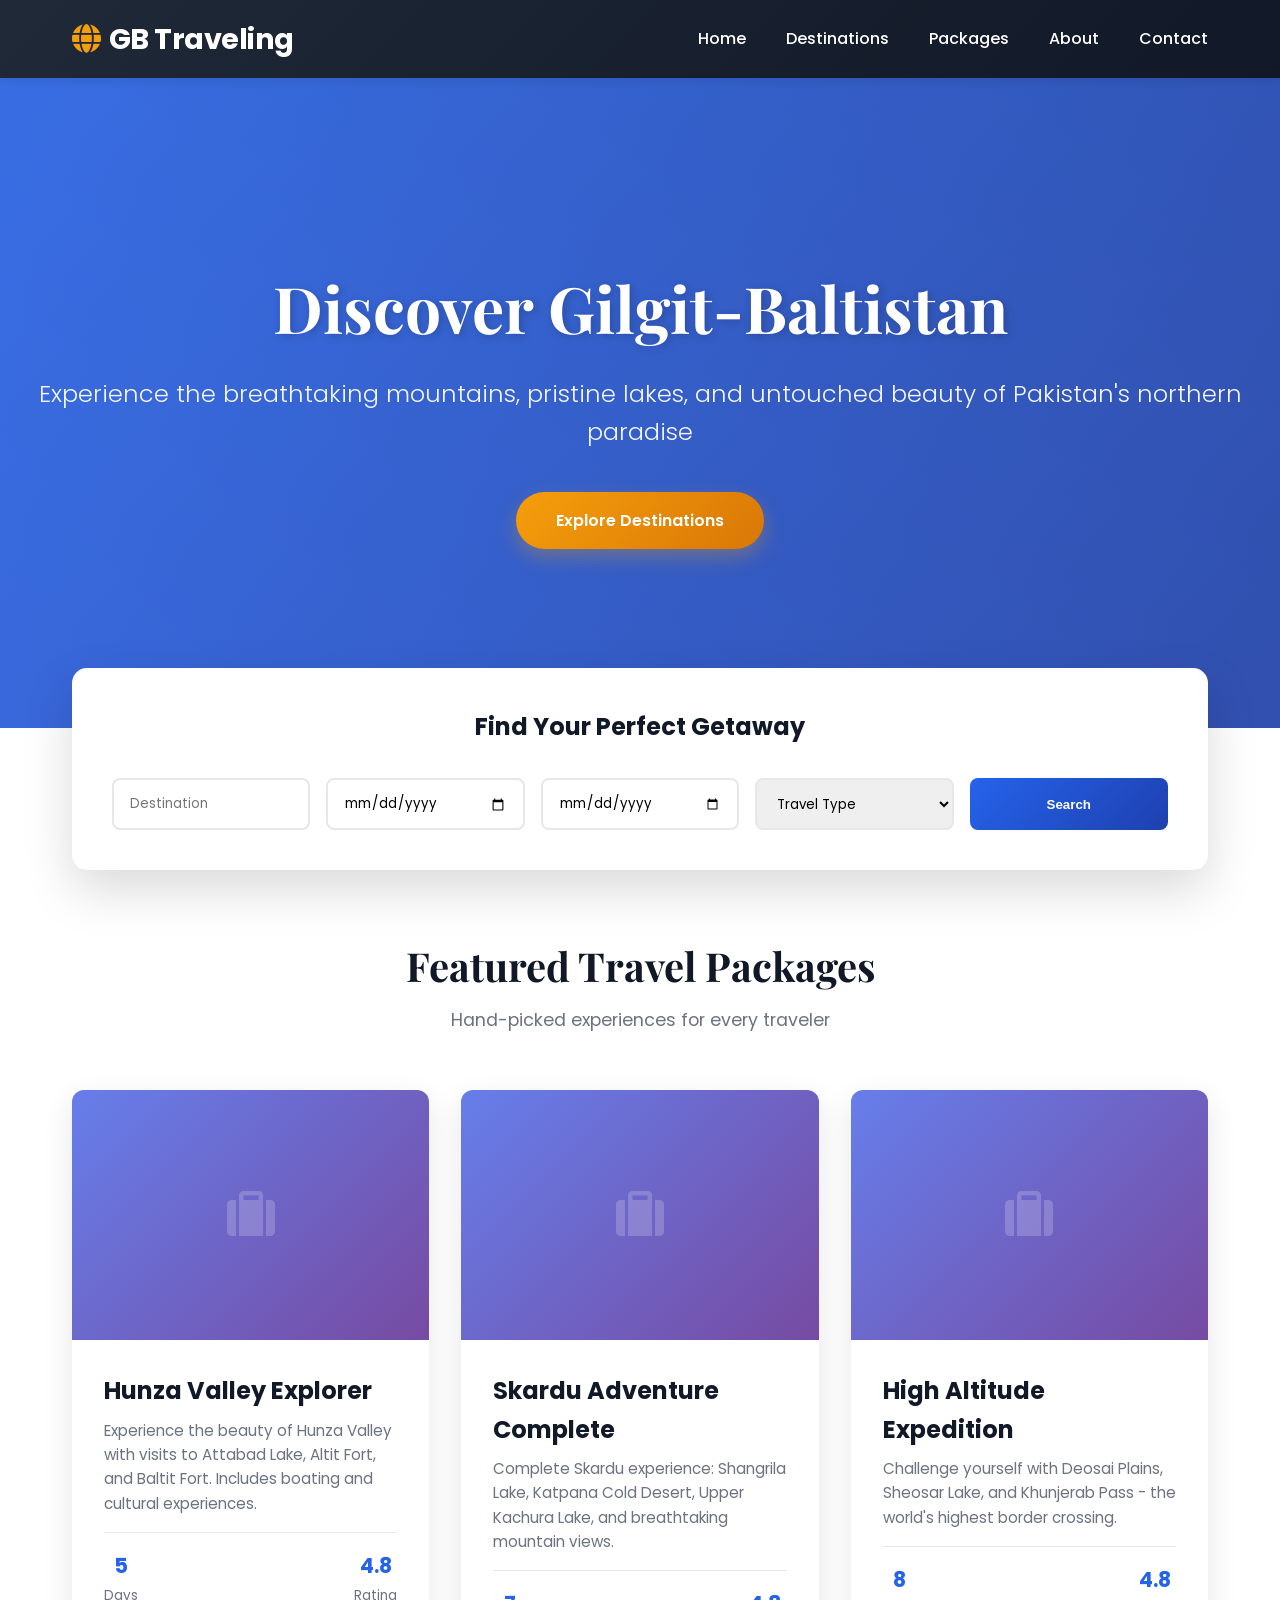
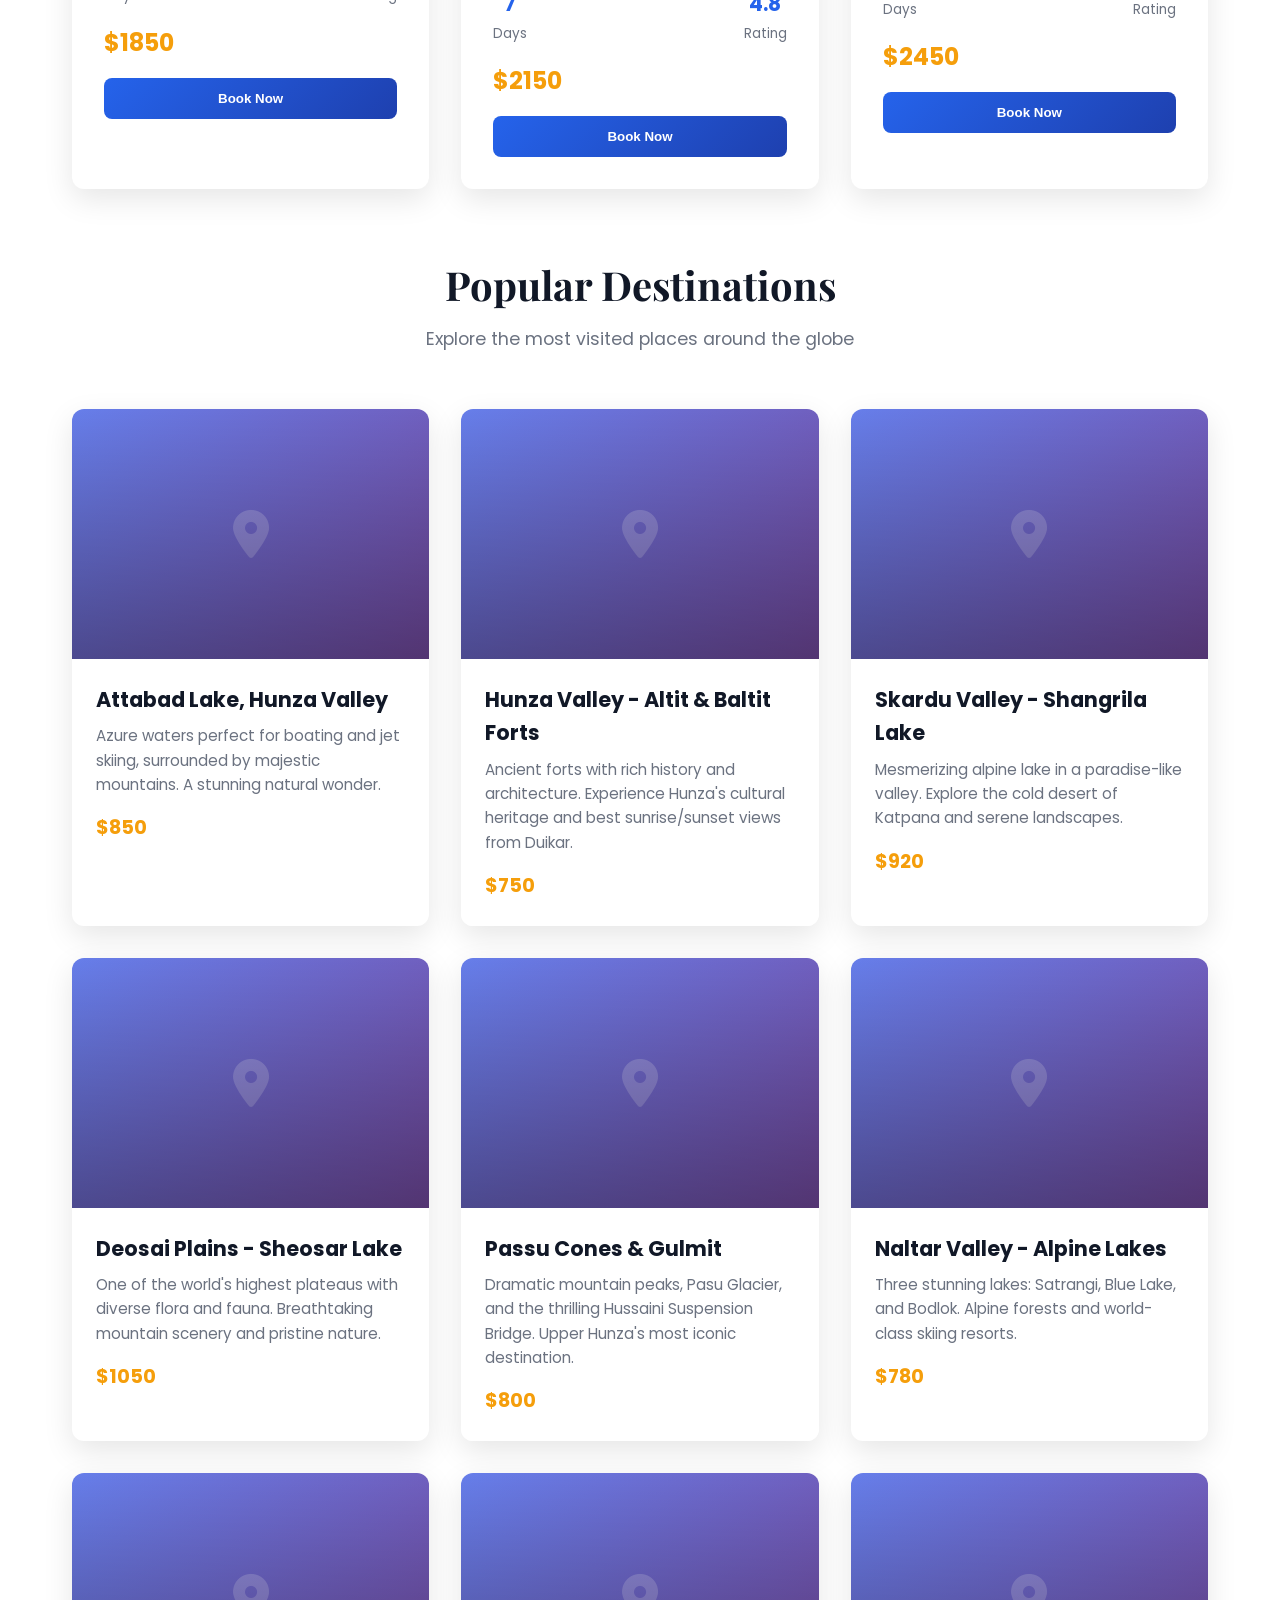
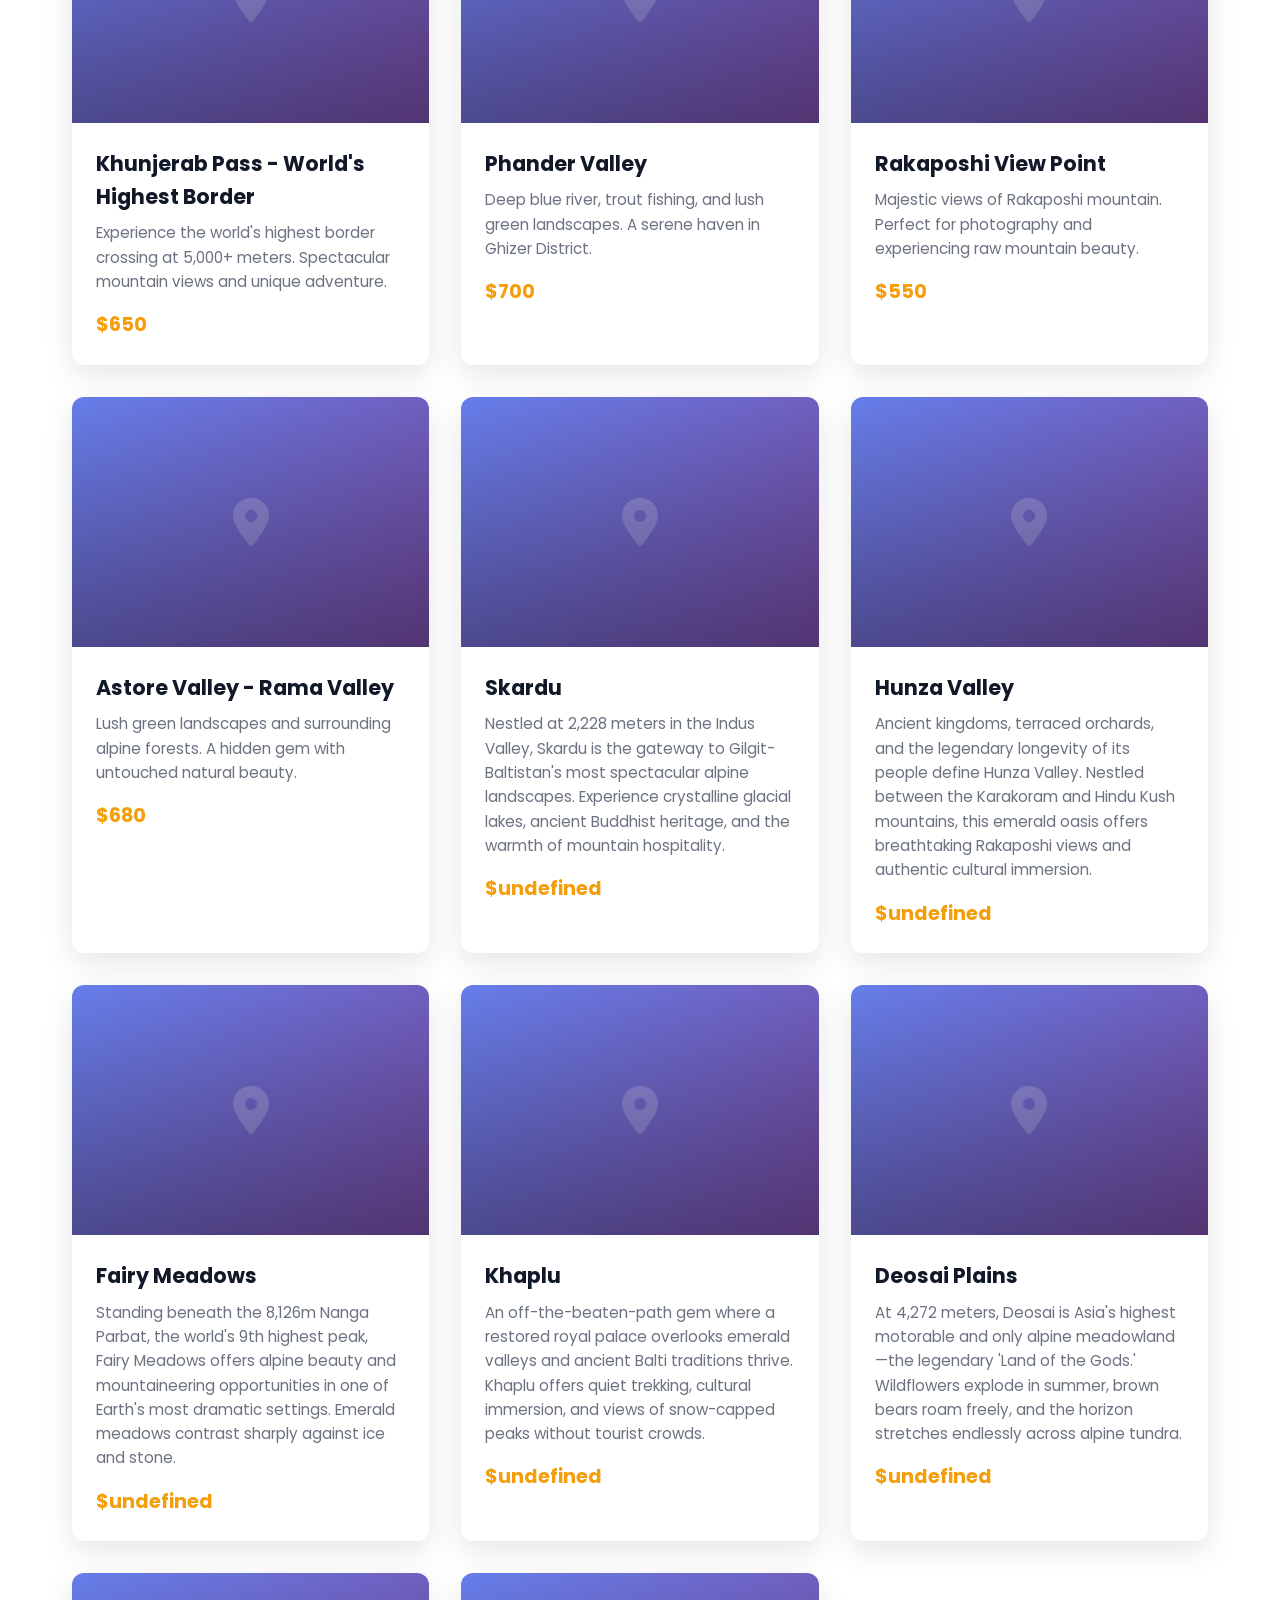
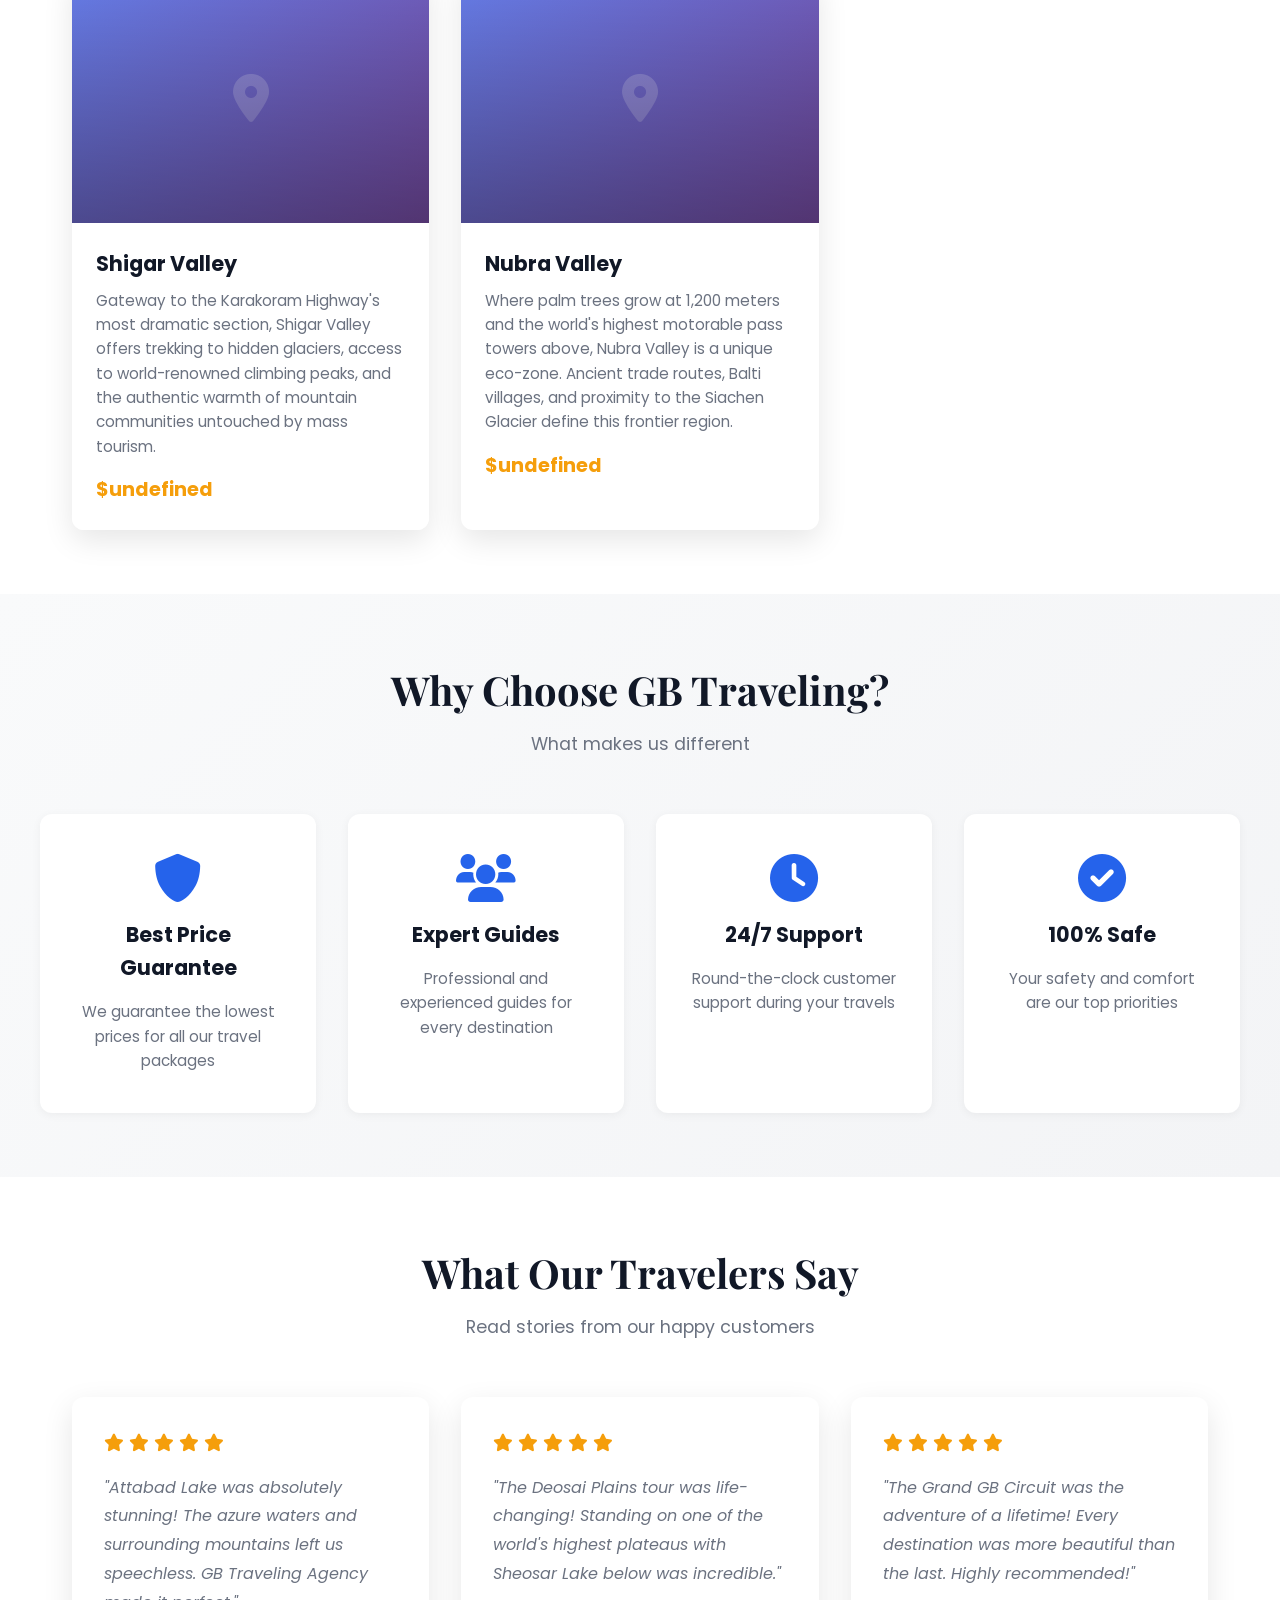
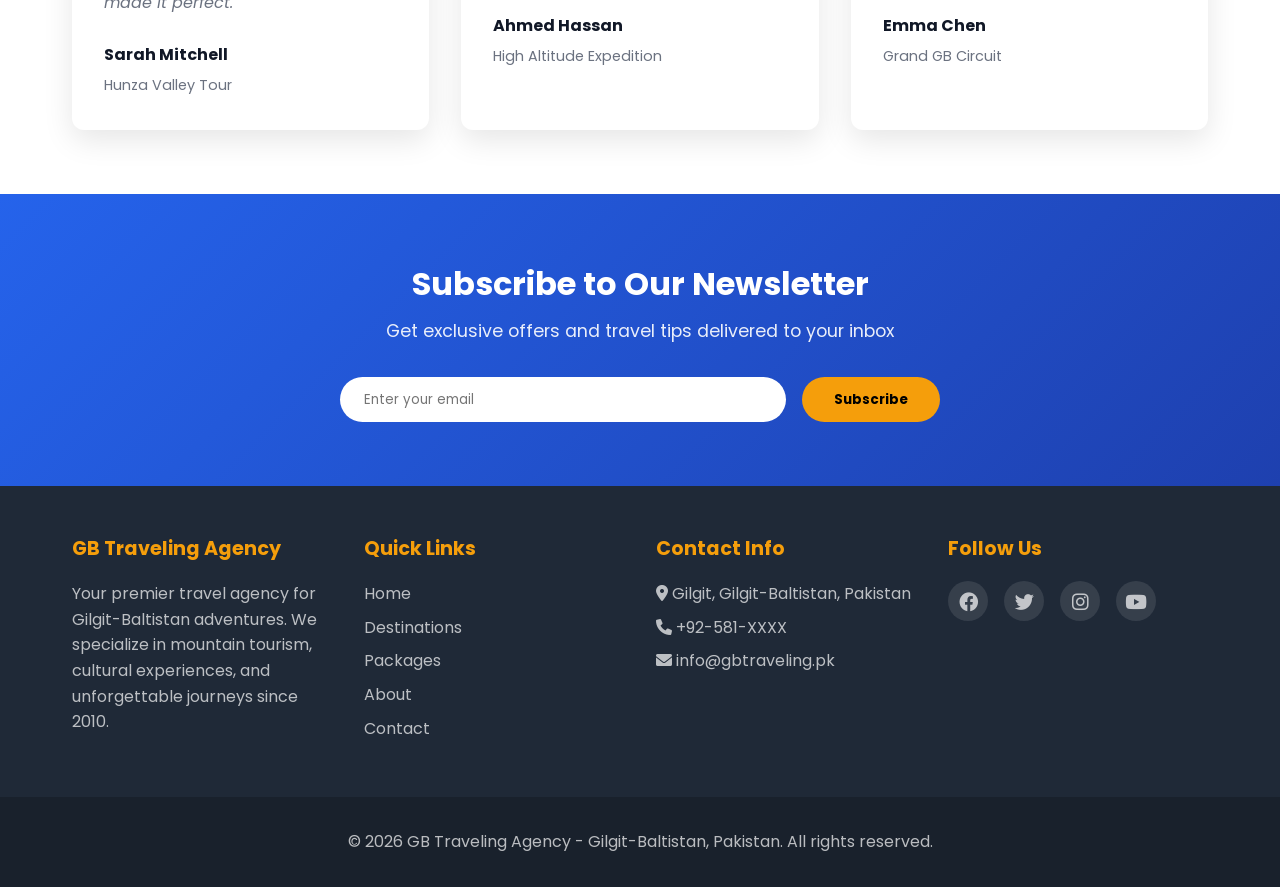
==== index.html @ c15d17fc "Initial commit: Add 6 new Gilgit-Baltistan destinations with comprehensive data and 6 tour packages " ====
<!DOCTYPE html>
<html lang="en">
<head>
    <meta charset="UTF-8">
    <meta name="viewport" content="width=device-width, initial-scale=1.0">
    <title>GB Traveling Agency - Your Journey Begins Here</title>
    <link href="https://fonts.googleapis.com/css2?family=Poppins:wght@300;400;600;700&family=Playfair+Display:wght@700&display=swap" rel="stylesheet">
    <link rel="stylesheet" href="https://cdnjs.cloudflare.com/ajax/libs/font-awesome/6.0.0/css/all.min.css">
    <link rel="stylesheet" href="assets/css/style.css">
</head>
<body>
    <!-- Navigation -->
    <header class="navbar">
        <nav class="navbar-content">
            <div class="logo">
                <i class="fas fa-globe"></i> GB Traveling
            </div>
            <ul class="nav-links">
                <li><a href="index.html">Home</a></li>
                <li><a href="destinations.html">Destinations</a></li>
                <li><a href="packages.html">Packages</a></li>
                <li><a href="about.html">About</a></li>
                <li><a href="contact.html">Contact</a></li>
            </ul>
            <div class="hamburger">
                <span></span>
                <span></span>
                <span></span>
            </div>
        </nav>
    </header>

    <main>
        <!-- Hero Section -->
        <section class="hero">
            <div class="hero-content">
                <h1 class="hero-title">Discover Gilgit-Baltistan</h1>
                <p class="hero-subtitle">Experience the breathtaking mountains, pristine lakes, and untouched beauty of Pakistan's northern paradise</p>
                <a href="destinations.html" class="cta-button">Explore Destinations</a>
            </div>
            <div class="hero-overlay"></div>
        </section>

        <!-- Search Section -->
        <section class="search-section">
            <div class="search-container">
                <h3>Find Your Perfect Getaway</h3>
                <form class="search-form">
                    <input type="text" placeholder="Destination" required>
                    <input type="date" required>
                    <input type="date" required>
                    <select required>
                        <option>Travel Type</option>
                        <option>Beach</option>
                        <option>Mountain</option>
                        <option>Adventure</option>
                        <option>Cultural</option>
                    </select>
                    <button type="submit">Search</button>
                </form>
            </div>
        </section>

        <!-- Featured Packages -->
        <section class="featured-section">
            <div class="section-header">
                <h2>Featured Travel Packages</h2>
                <p>Hand-picked experiences for every traveler</p>
            </div>
            <div class="packages-showcase" id="featuredPackages">
                <!-- Featured packages will load here -->
            </div>
        </section>

        <!-- Featured Destinations -->
        <section class="destinations-section">
            <div class="section-header">
                <h2>Popular Destinations</h2>
                <p>Explore the most visited places around the globe</p>
            </div>
            <div class="destination-grid" id="destinationGrid">
                <!-- Destinations will be loaded here -->
            </div>
        </section>

        <!-- Why Choose Us -->
        <section class="why-us">
            <div class="section-header">
                <h2>Why Choose GB Traveling?</h2>
                <p>What makes us different</p>
            </div>
            <div class="features-grid">
                <div class="feature-card">
                    <i class="fas fa-shield-alt"></i>
                    <h3>Best Price Guarantee</h3>
                    <p>We guarantee the lowest prices for all our travel packages</p>
                </div>
                <div class="feature-card">
                    <i class="fas fa-users"></i>
                    <h3>Expert Guides</h3>
                    <p>Professional and experienced guides for every destination</p>
                </div>
                <div class="feature-card">
                    <i class="fas fa-clock"></i>
                    <h3>24/7 Support</h3>
                    <p>Round-the-clock customer support during your travels</p>
                </div>
                <div class="feature-card">
                    <i class="fas fa-check-circle"></i>
                    <h3>100% Safe</h3>
                    <p>Your safety and comfort are our top priorities</p>
                </div>
            </div>
        </section>

        <!-- Testimonials -->
        <section class="testimonials">
            <div class="section-header">
                <h2>What Our Travelers Say</h2>
                <p>Read stories from our happy customers</p>
            </div>
            <div class="testimonials-grid">
                <div class="testimonial-card">
                    <div class="stars">
                        <i class="fas fa-star"></i>
                        <i class="fas fa-star"></i>
                        <i class="fas fa-star"></i>
                        <i class="fas fa-star"></i>
                        <i class="fas fa-star"></i>
                    </div>
                    <p>"Attabad Lake was absolutely stunning! The azure waters and surrounding mountains left us speechless. GB Traveling Agency made it perfect."</p>
                    <h4>Sarah Mitchell</h4>
                    <span>Hunza Valley Tour</span>
                </div>
                <div class="testimonial-card">
                    <div class="stars">
                        <i class="fas fa-star"></i>
                        <i class="fas fa-star"></i>
                        <i class="fas fa-star"></i>
                        <i class="fas fa-star"></i>
                        <i class="fas fa-star"></i>
                    </div>
                    <p>"The Deosai Plains tour was life-changing! Standing on one of the world's highest plateaus with Sheosar Lake below was incredible."</p>
                    <h4>Ahmed Hassan</h4>
                    <span>High Altitude Expedition</span>
                </div>
                <div class="testimonial-card">
                    <div class="stars">
                        <i class="fas fa-star"></i>
                        <i class="fas fa-star"></i>
                        <i class="fas fa-star"></i>
                        <i class="fas fa-star"></i>
                        <i class="fas fa-star"></i>
                    </div>
                    <p>"The Grand GB Circuit was the adventure of a lifetime! Every destination was more beautiful than the last. Highly recommended!"</p>
                    <h4>Emma Chen</h4>
                    <span>Grand GB Circuit</span>
                </div>
            </div>
        </section>

        <!-- Newsletter -->
        <section class="newsletter">
            <div class="newsletter-content">
                <h2>Subscribe to Our Newsletter</h2>
                <p>Get exclusive offers and travel tips delivered to your inbox</p>
                <form class="newsletter-form">
                    <input type="email" placeholder="Enter your email" required>
                    <button type="submit">Subscribe</button>
                </form>
            </div>
        </section>
    </main>

    <!-- Footer -->
    <footer class="footer">
        <div class="footer-content">
            <div class="footer-section">
                <h4>GB Traveling Agency</h4>
                <p>Your premier travel agency for Gilgit-Baltistan adventures. We specialize in mountain tourism, cultural experiences, and unforgettable journeys since 2010.</p>
            </div>
            <div class="footer-section">
                <h4>Quick Links</h4>
                <ul>
                    <li><a href="index.html">Home</a></li>
                    <li><a href="destinations.html">Destinations</a></li>
                    <li><a href="packages.html">Packages</a></li>
                    <li><a href="about.html">About</a></li>
                    <li><a href="contact.html">Contact</a></li>
                </ul>
            </div>
            <div class="footer-section">
                <h4>Contact Info</h4>
                <p><i class="fas fa-map-marker-alt"></i> Gilgit, Gilgit-Baltistan, Pakistan</p>
                <p><i class="fas fa-phone"></i> +92-581-XXXX</p>
                <p><i class="fas fa-envelope"></i> info@gbtraveling.pk</p>
            </div>
            <div class="footer-section">
                <h4>Follow Us</h4>
                <div class="social-links">
                    <a href="#"><i class="fab fa-facebook"></i></a>
                    <a href="#"><i class="fab fa-twitter"></i></a>
                    <a href="#"><i class="fab fa-instagram"></i></a>
                    <a href="#"><i class="fab fa-youtube"></i></a>
                </div>
            </div>
        </div>
        <div class="footer-bottom">
            <p>&copy; 2026 GB Traveling Agency - Gilgit-Baltistan, Pakistan. All rights reserved.</p>
        </div>
    </footer>

    <script src="assets/js/main.js"></script>
</body>
</html>
---- assets/css/style.css ----
/* ==================== General Styles ==================== */
* {
    margin: 0;
    padding: 0;
    box-sizing: border-box;
}

:root {
    --primary-color: #2563eb;
    --secondary-color: #1e40af;
    --accent-color: #f59e0b;
    --dark-bg: #1f2937;
    --light-bg: #f9fafb;
    --text-dark: #111827;
    --text-light: #6b7280;
    --border-color: #e5e7eb;
    --shadow: 0 10px 30px rgba(0, 0, 0, 0.1);
    --shadow-lg: 0 20px 50px rgba(0, 0, 0, 0.15);
}

html {
    scroll-behavior: smooth;
}

body {
    font-family: 'Poppins', sans-serif;
    line-height: 1.6;
    color: var(--text-dark);
    background-color: #fff;
}

/* ==================== Navigation ==================== */
.navbar {
    background: linear-gradient(135deg, var(--dark-bg) 0%, #111827 100%);
    padding: 1rem 0;
    position: sticky;
    top: 0;
    z-index: 1000;
    box-shadow: 0 2px 10px rgba(0, 0, 0, 0.1);
}

.navbar-content {
    max-width: 1200px;
    margin: 0 auto;
    padding: 0 2rem;
    display: flex;
    justify-content: space-between;
    align-items: center;
}

.logo {
    font-size: 1.8rem;
    font-weight: 700;
    color: #fff;
    display: flex;
    align-items: center;
    gap: 0.5rem;
    letter-spacing: -0.5px;
}

.logo i {
    color: var(--accent-color);
}

.nav-links {
    display: flex;
    list-style: none;
    gap: 2.5rem;
}

.nav-links a {
    color: #fff;
    text-decoration: none;
    font-weight: 500;
    transition: color 0.3s ease;
    position: relative;
}

.nav-links a::after {
    content: '';
    position: absolute;
    bottom: -5px;
    left: 0;
    width: 0;
    height: 2px;
    background-color: var(--accent-color);
    transition: width 0.3s ease;
}

.nav-links a:hover {
    color: var(--accent-color);
}

.nav-links a:hover::after {
    width: 100%;
}

.hamburger {
    display: none;
    flex-direction: column;
    cursor: pointer;
}

.hamburger span {
    width: 25px;
    height: 3px;
    background-color: #fff;
    margin: 5px 0;
    transition: 0.3s;
}

/* ==================== Hero Section ==================== */
.hero {
    min-height: 650px;
    background: linear-gradient(135deg, rgba(37, 99, 235, 0.9) 0%, rgba(30, 64, 175, 0.9) 100%),
                url('data:image/svg+xml,<svg xmlns="http://www.w3.org/2000/svg" viewBox="0 0 1200 600"><defs><pattern id="pattern" x="0" y="0" width="100" height="100" patternUnits="userSpaceOnUse"><circle cx="50" cy="50" r="20" fill="rgba(255,255,255,0.05)"/></pattern></defs><rect width="1200" height="600" fill="url(%23pattern)"/></svg>');
    background-attachment: fixed;
    display: flex;
    align-items: center;
    justify-content: center;
    text-align: center;
    position: relative;
    overflow: hidden;
    color: #fff;
}

.hero-content {
    position: relative;
    z-index: 2;
    animation: slideUp 0.8s ease;
}

@keyframes slideUp {
    from {
        opacity: 0;
        transform: translateY(30px);
    }
    to {
        opacity: 1;
        transform: translateY(0);
    }
}

.hero-title {
    font-family: 'Playfair Display', serif;
    font-size: 4rem;
    font-weight: 700;
    margin-bottom: 1rem;
    text-shadow: 2px 2px 8px rgba(0, 0, 0, 0.2);
}

.hero-subtitle {
    font-size: 1.5rem;
    margin-bottom: 2.5rem;
    font-weight: 300;
    opacity: 0.95;
}

.cta-button {
    display: inline-block;
    background: linear-gradient(135deg, var(--accent-color) 0%, #d97706 100%);
    color: #fff;
    padding: 1rem 2.5rem;
    text-decoration: none;
    border-radius: 50px;
    font-weight: 600;
    transition: all 0.3s ease;
    box-shadow: 0 8px 20px rgba(245, 158, 11, 0.3);
    border: none;
    cursor: pointer;
    font-family: 'Poppins', sans-serif;
    font-size: 1rem;
}

.cta-button:hover {
    transform: translateY(-3px);
    box-shadow: 0 12px 30px rgba(245, 158, 11, 0.4);
    background: linear-gradient(135deg, #d97706 0%, #b45309 100%);
}

.hero-overlay {
    position: absolute;
    top: 0;
    left: 0;
    width: 100%;
    height: 100%;
    background: linear-gradient(45deg, transparent 0%, rgba(0, 0, 0, 0.1) 100%);
    pointer-events: none;
}

/* ==================== Search Section ==================== */
.search-section {
    max-width: 1200px;
    margin: -60px auto 0;
    padding: 0 2rem;
    position: relative;
    z-index: 10;
}

.search-container {
    background: #fff;
    padding: 2.5rem;
    border-radius: 15px;
    box-shadow: var(--shadow-lg);
}

.search-container h3 {
    text-align: center;
    margin-bottom: 2rem;
    font-size: 1.5rem;
    color: var(--text-dark);
}

.search-form {
    display: grid;
    grid-template-columns: repeat(auto-fit, minmax(180px, 1fr));
    gap: 1rem;
}

.search-form input,
.search-form select {
    padding: 0.8rem 1rem;
    border: 2px solid var(--border-color);
    border-radius: 8px;
    font-family: 'Poppins', sans-serif;
    transition: all 0.3s ease;
}

.search-form input:focus,
.search-form select:focus {
    outline: none;
    border-color: var(--primary-color);
    box-shadow: 0 0 0 3px rgba(37, 99, 235, 0.1);
}

.search-form button {
    background: linear-gradient(135deg, var(--primary-color) 0%, var(--secondary-color) 100%);
    color: #fff;
    border: none;
    border-radius: 8px;
    font-weight: 600;
    cursor: pointer;
    transition: all 0.3s ease;
}

.search-form button:hover {
    transform: translateY(-2px);
    box-shadow: 0 5px 15px rgba(37, 99, 235, 0.3);
}

/* ==================== Section Headers ==================== */
.section-header {
    text-align: center;
    margin-bottom: 3.5rem;
}

.section-header h2 {
    font-family: 'Playfair Display', serif;
    font-size: 2.5rem;
    margin-bottom: 0.5rem;
    color: var(--text-dark);
}

.section-header p {
    font-size: 1.1rem;
    color: var(--text-light);
}

/* ==================== Featured Packages ==================== */
.featured-section {
    max-width: 1200px;
    margin: 4rem auto;
    padding: 0 2rem;
}

.packages-showcase {
    display: grid;
    grid-template-columns: repeat(auto-fit, minmax(320px, 1fr));
    gap: 2rem;
}

.package-card {
    background: #fff;
    border-radius: 12px;
    overflow: hidden;
    box-shadow: var(--shadow);
    transition: all 0.3s ease;
    cursor: pointer;
}

.package-card:hover {
    transform: translateY(-10px);
    box-shadow: var(--shadow-lg);
}

.package-image {
    width: 100%;
    height: 250px;
    background: linear-gradient(135deg, #667eea 0%, #764ba2 100%);
    display: flex;
    align-items: center;
    justify-content: center;
    font-size: 3rem;
    color: rgba(255, 255, 255, 0.2);
}

.package-content {
    padding: 2rem;
}

.package-title {
    font-size: 1.5rem;
    font-weight: 700;
    margin-bottom: 0.5rem;
    color: var(--text-dark);
}

.package-description {
    color: var(--text-light);
    margin-bottom: 1rem;
    font-size: 0.95rem;
}

.package-details {
    display: flex;
    justify-content: space-between;
    margin: 1rem 0;
    padding-top: 1rem;
    border-top: 1px solid var(--border-color);
}

.detail-item {
    text-align: center;
}

.detail-item strong {
    display: block;
    color: var(--primary-color);
    font-size: 1.3rem;
}

.detail-item span {
    font-size: 0.85rem;
    color: var(--text-light);
}

.package-price {
    font-size: 1.5rem;
    font-weight: 700;
    color: var(--accent-color);
    margin-bottom: 1rem;
}

.package-btn {
    width: 100%;
    padding: 0.8rem;
    background: linear-gradient(135deg, var(--primary-color) 0%, var(--secondary-color) 100%);
    color: #fff;
    border: none;
    border-radius: 8px;
    font-weight: 600;
    cursor: pointer;
    transition: all 0.3s ease;
}

.package-btn:hover {
    transform: translateY(-2px);
    box-shadow: 0 5px 15px rgba(37, 99, 235, 0.3);
}

/* ==================== Destinations Section ==================== */
.destinations-section {
    max-width: 1200px;
    margin: 4rem auto;
    padding: 0 2rem;
}

.destination-grid {
    display: grid;
    grid-template-columns: repeat(auto-fit, minmax(280px, 1fr));
    gap: 2rem;
}

.destination-card {
    border-radius: 12px;
    overflow: hidden;
    box-shadow: var(--shadow);
    transition: all 0.3s ease;
    position: relative;
}

.destination-card:hover {
    transform: translateY(-8px);
    box-shadow: var(--shadow-lg);
}

.destination-image {
    width: 100%;
    height: 250px;
    background: linear-gradient(135deg, #667eea 0%, #764ba2 100%);
    display: flex;
    align-items: center;
    justify-content: center;
    font-size: 3rem;
    color: rgba(255, 255, 255, 0.2);
    position: relative;
}

.destination-image::after {
    content: '';
    position: absolute;
    top: 0;
    left: 0;
    right: 0;
    bottom: 0;
    background: linear-gradient(to top, rgba(0, 0, 0, 0.3), transparent);
}

.destination-content {
    padding: 1.5rem;
    background: #fff;
}

.destination-card h3 {
    font-size: 1.3rem;
    font-weight: 700;
    margin-bottom: 0.5rem;
    color: var(--text-dark);
}

.destination-card p {
    color: var(--text-light);
    font-size: 0.95rem;
    margin-bottom: 1rem;
}

.destination-price {
    font-size: 1.2rem;
    font-weight: 700;
    color: var(--accent-color);
}

/* ==================== Why Us Section ==================== */
.why-us {
    background: linear-gradient(135deg, var(--light-bg) 0%, #f3f4f6 100%);
    padding: 4rem 2rem;
    margin: 4rem 0;
}

.why-us .section-header {
    max-width: 1200px;
    margin: 0 auto 3.5rem;
}

.features-grid {
    max-width: 1200px;
    margin: 0 auto;
    display: grid;
    grid-template-columns: repeat(auto-fit, minmax(250px, 1fr));
    gap: 2rem;
}

.feature-card {
    background: #fff;
    padding: 2.5rem 2rem;
    border-radius: 12px;
    text-align: center;
    transition: all 0.3s ease;
    box-shadow: 0 2px 10px rgba(0, 0, 0, 0.05);
}

.feature-card:hover {
    transform: translateY(-5px);
    box-shadow: var(--shadow);
}

.feature-card i {
    font-size: 3rem;
    color: var(--primary-color);
    margin-bottom: 1rem;
}

.feature-card h3 {
    font-size: 1.3rem;
    font-weight: 700;
    margin-bottom: 1rem;
    color: var(--text-dark);
}

.feature-card p {
    color: var(--text-light);
    font-size: 0.95rem;
}

/* ==================== Testimonials ==================== */
.testimonials {
    max-width: 1200px;
    margin: 4rem auto;
    padding: 0 2rem;
}

.testimonials-grid {
    display: grid;
    grid-template-columns: repeat(auto-fit, minmax(300px, 1fr));
    gap: 2rem;
}

.testimonial-card {
    background: #fff;
    padding: 2rem;
    border-radius: 12px;
    box-shadow: var(--shadow);
    transition: all 0.3s ease;
}

.testimonial-card:hover {
    box-shadow: var(--shadow-lg);
    transform: translateY(-5px);
}

.stars {
    color: var(--accent-color);
    margin-bottom: 1rem;
    font-size: 1.1rem;
}

.testimonial-card p {
    font-style: italic;
    color: var(--text-light);
    margin-bottom: 1.5rem;
    line-height: 1.8;
}

.testimonial-card h4 {
    font-weight: 700;
    color: var(--text-dark);
    margin-bottom: 0.3rem;
}

.testimonial-card span {
    color: var(--text-light);
    font-size: 0.9rem;
}

/* ==================== Newsletter ==================== */
.newsletter {
    background: linear-gradient(135deg, var(--primary-color) 0%, var(--secondary-color) 100%);
    padding: 4rem 2rem;
    margin: 4rem 0 0;
    text-align: center;
    color: #fff;
}

.newsletter-content {
    max-width: 600px;
    margin: 0 auto;
}

.newsletter-content h2 {
    font-size: 2rem;
    margin-bottom: 0.5rem;
}

.newsletter-content p {
    font-size: 1.1rem;
    margin-bottom: 2rem;
    opacity: 0.9;
}

.newsletter-form {
    display: flex;
    gap: 1rem;
}

.newsletter-form input {
    flex: 1;
    padding: 0.8rem 1.5rem;
    border: none;
    border-radius: 50px;
    font-family: 'Poppins', sans-serif;
    outline: none;
}

.newsletter-form button {
    padding: 0.8rem 2rem;
    background: var(--accent-color);
    border: none;
    border-radius: 50px;
    font-weight: 700;
    cursor: pointer;
    transition: all 0.3s ease;
    font-family: 'Poppins', sans-serif;
}

.newsletter-form button:hover {
    transform: translateY(-2px);
    box-shadow: 0 5px 15px rgba(245, 158, 11, 0.4);
}

/* ==================== Footer ==================== */
.footer {
    background: var(--dark-bg);
    color: #fff;
}

.footer-content {
    max-width: 1200px;
    margin: 0 auto;
    padding: 3rem 2rem;
    display: grid;
    grid-template-columns: repeat(auto-fit, minmax(250px, 1fr));
    gap: 2rem;
}

.footer-section h4 {
    font-size: 1.2rem;
    margin-bottom: 1rem;
    color: var(--accent-color);
}

.footer-section p {
    color: rgba(255, 255, 255, 0.7);
    margin-bottom: 0.5rem;
}

.footer-section ul {
    list-style: none;
}

.footer-section ul li {
    margin-bottom: 0.5rem;
}

.footer-section a {
    color: rgba(255, 255, 255, 0.7);
    text-decoration: none;
    transition: color 0.3s ease;
}

.footer-section a:hover {
    color: var(--accent-color);
}

.social-links {
    display: flex;
    gap: 1rem;
}

.social-links a {
    width: 40px;
    height: 40px;
    background: rgba(255, 255, 255, 0.1);
    border-radius: 50%;
    display: flex;
    align-items: center;
    justify-content: center;
    font-size: 1.2rem;
    transition: all 0.3s ease;
}

.social-links a:hover {
    background: var(--accent-color);
    transform: translateY(-3px);
}

.footer-bottom {
    background: rgba(0, 0, 0, 0.2);
    padding: 2rem;
    text-align: center;
    color: rgba(255, 255, 255, 0.7);
}

/* ==================== Responsive ==================== */
@media (max-width: 768px) {
    .hamburger {
        display: flex;
    }

    .nav-links {
        display: none;
    }

    .hero-title {
        font-size: 2.5rem;
    }

    .hero-subtitle {
        font-size: 1.1rem;
    }

    .search-form {
        grid-template-columns: 1fr;
    }

    .section-header h2 {
        font-size: 2rem;
    }

    .packages-showcase,
    .destination-grid,
    .testimonials-grid {
        grid-template-columns: 1fr;
    }

    .newsletter-form {
        flex-direction: column;
    }

    .footer-content {
        grid-template-columns: 1fr;
    }
}
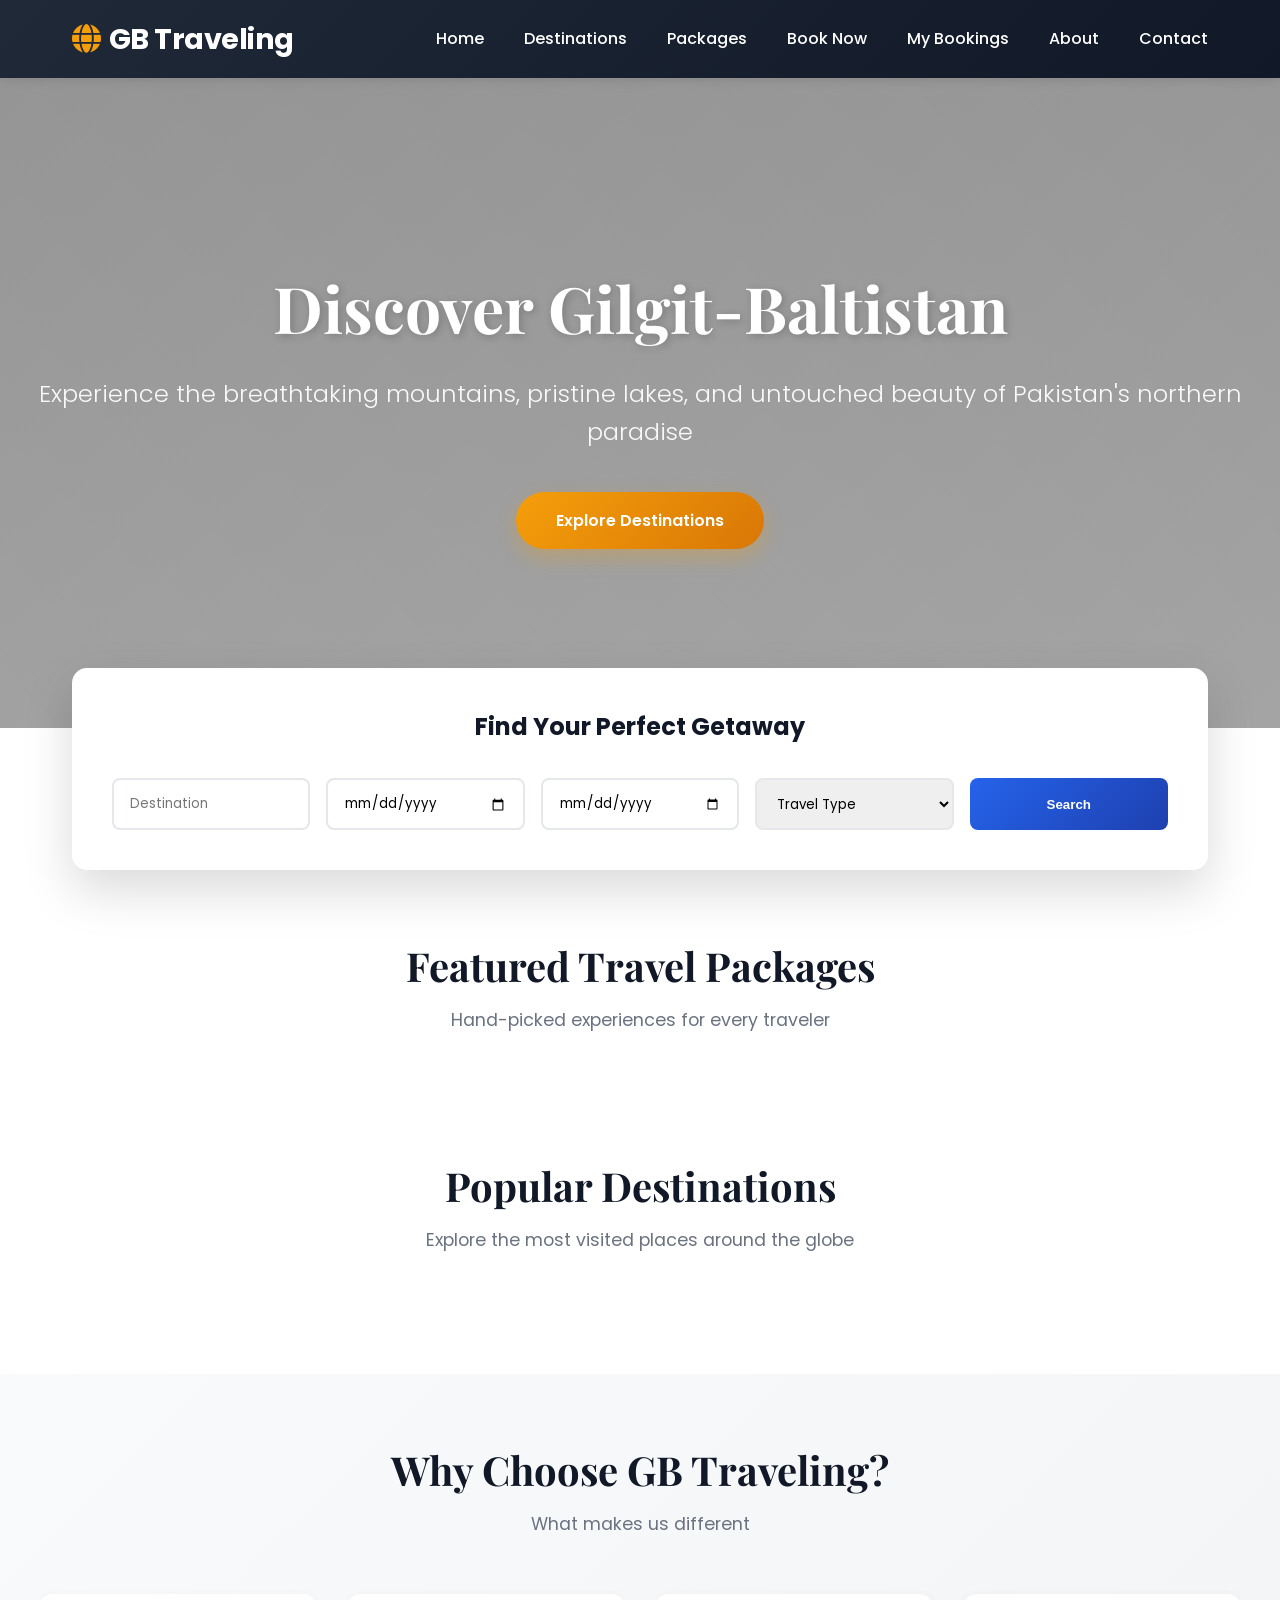
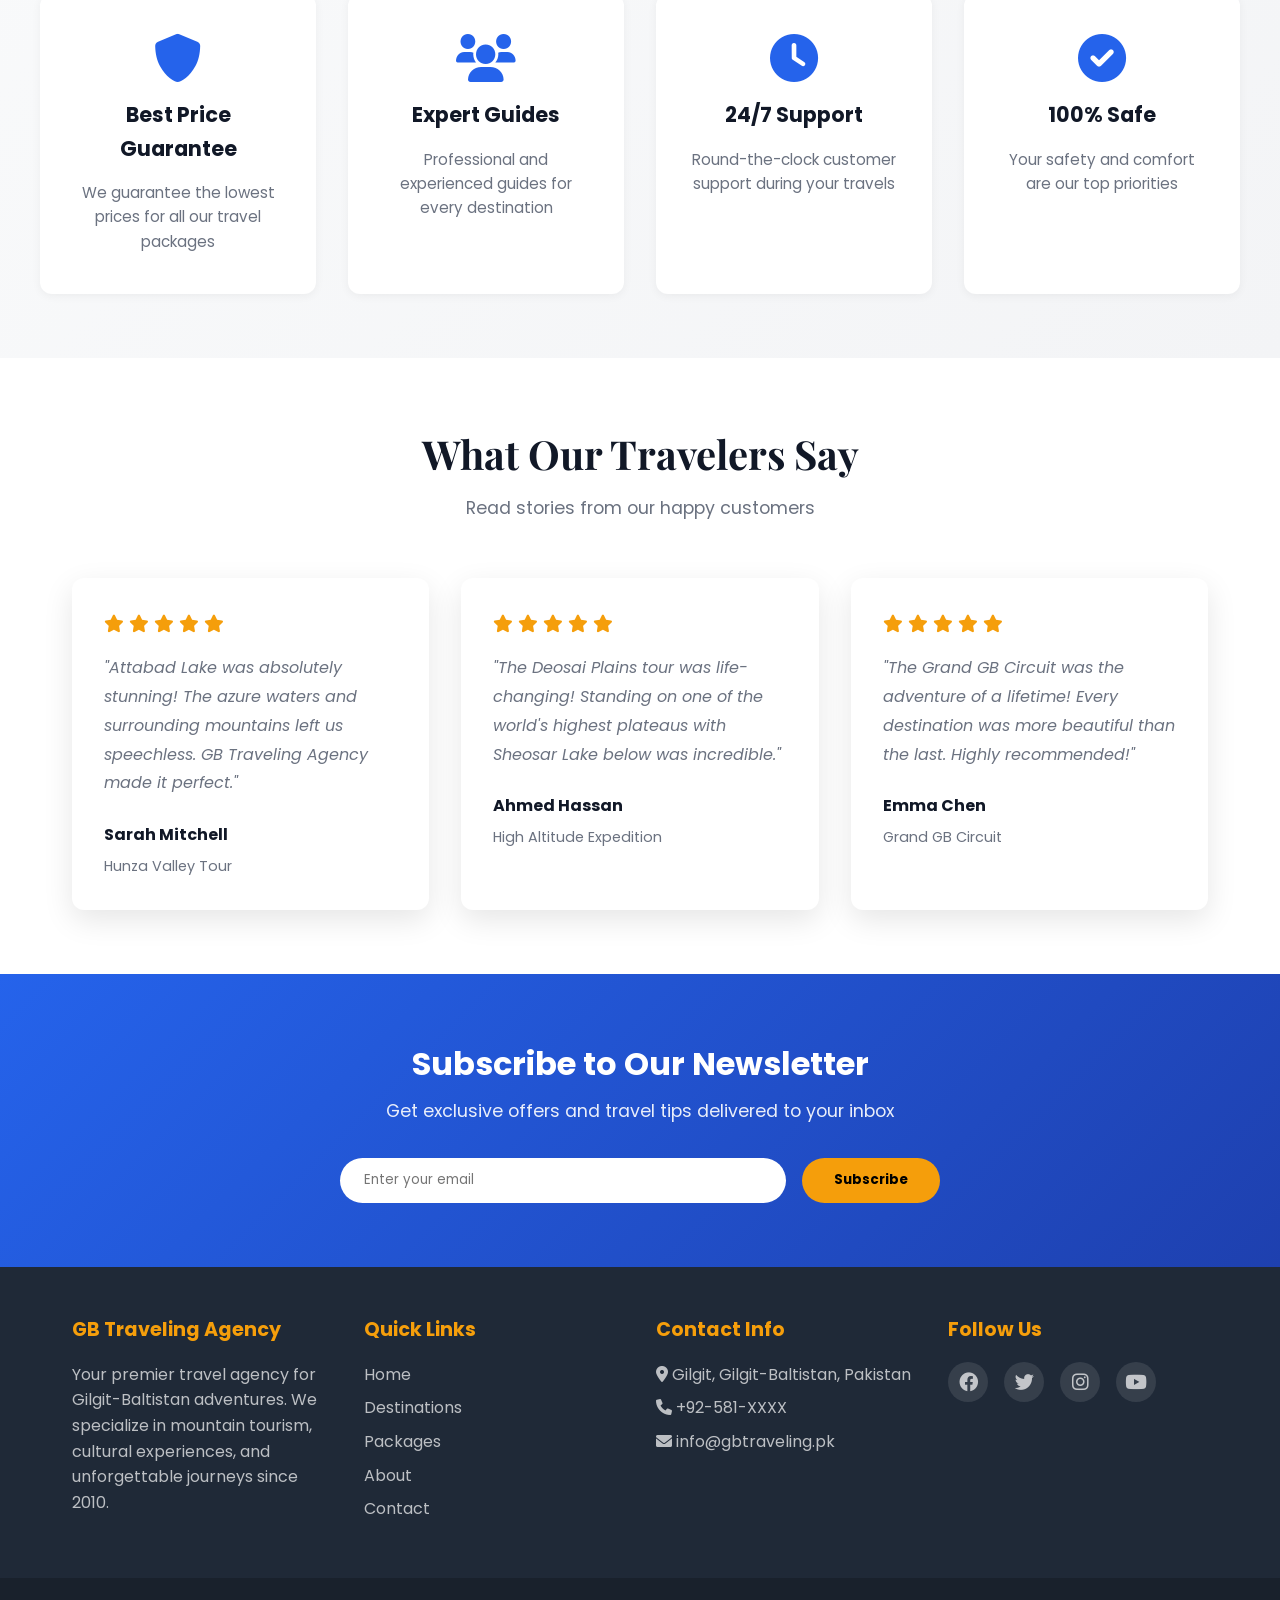
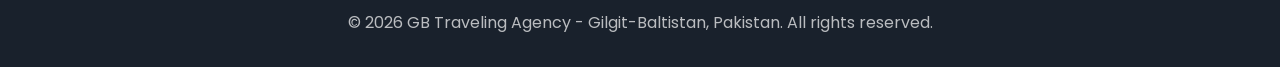
==== commit 417d3992: "Add booking system, enhanced destinations with packages, remove blue hero overlay, and background im" ====
--- a/index.html
+++ b/index.html
@@ -19,6 +19,8 @@
                 <li><a href="index.html">Home</a></li>
                 <li><a href="destinations.html">Destinations</a></li>
                 <li><a href="packages.html">Packages</a></li>
+                <li><a href="booking.html" class="nav-booking">Book Now</a></li>
+                <li><a href="my-bookings.html">My Bookings</a></li>
                 <li><a href="about.html">About</a></li>
                 <li><a href="contact.html">Contact</a></li>
             </ul>
--- a/assets/css/style.css
+++ b/assets/css/style.css
@@ -112,8 +112,10 @@
 /* ==================== Hero Section ==================== */
 .hero {
     min-height: 650px;
-    background: linear-gradient(135deg, rgba(37, 99, 235, 0.9) 0%, rgba(30, 64, 175, 0.9) 100%),
-                url('data:image/svg+xml,<svg xmlns="http://www.w3.org/2000/svg" viewBox="0 0 1200 600"><defs><pattern id="pattern" x="0" y="0" width="100" height="100" patternUnits="userSpaceOnUse"><circle cx="50" cy="50" r="20" fill="rgba(255,255,255,0.05)"/></pattern></defs><rect width="1200" height="600" fill="url(%23pattern)"/></svg>');
+    background: linear-gradient(135deg, rgba(0, 0, 0, 0.4) 0%, rgba(0, 0, 0, 0.3) 100%),
+                url('https://news-cdn.zameen.com/wp-content/uploads/2025/01/GB_Beautiful.jpg');
+    background-size: cover;
+    background-position: center;
     background-attachment: fixed;
     display: flex;
     align-items: center;
@@ -397,7 +399,8 @@
 .destination-image {
     width: 100%;
     height: 250px;
-    background: linear-gradient(135deg, #667eea 0%, #764ba2 100%);
+    background-size: cover;
+    background-position: center;
     display: flex;
     align-items: center;
     justify-content: center;
@@ -419,6 +422,8 @@
 .destination-content {
     padding: 1.5rem;
     background: #fff;
+    display: flex;
+    flex-direction: column;
 }
 
 .destination-card h3 {
@@ -440,7 +445,105 @@
     color: var(--accent-color);
 }
 
-/* ==================== Why Us Section ==================== */
+.destination-info {
+    display: flex;
+    gap: 1.5rem;
+    margin: 1rem 0;
+    padding: 1rem;
+    background: #f9fafb;
+    border-radius: 8px;
+    font-size: 0.95rem;
+}
+
+.info-item {
+    flex: 1;
+    display: flex;
+    align-items: center;
+    gap: 0.5rem;
+    color: #666;
+}
+
+.info-item i {
+    color: var(--accent-color);
+    font-size: 1.1rem;
+}
+
+.activities-section {
+    margin: 1rem 0;
+    padding: 1rem;
+    background: #f0f7ff;
+    border-left: 4px solid var(--primary-color);
+    border-radius: 4px;
+    font-size: 0.95rem;
+    color: #333;
+}
+
+.activities-section strong {
+    color: var(--primary-color);
+    display: block;
+    margin-bottom: 0.5rem;
+}
+
+.packages-section {
+    margin: 1rem 0;
+    padding: 1rem;
+    background: #f5f9ff;
+    border-radius: 8px;
+    border-left: 4px solid #27ae60;
+}
+
+.packages-section strong {
+    display: block;
+    margin-bottom: 0.75rem;
+    color: #27ae60;
+}
+
+.packages-container {
+    display: flex;
+    flex-wrap: wrap;
+    gap: 0.5rem;
+}
+
+.package-tag {
+    display: inline-block;
+    background: linear-gradient(135deg, #27ae60 0%, #229954 100%);
+    color: white;
+    padding: 0.5rem 1rem;
+    border-radius: 20px;
+    font-size: 0.85rem;
+    font-weight: 600;
+    box-shadow: 0 2px 8px rgba(39, 174, 96, 0.2);
+}
+
+.destination-footer {
+    display: flex;
+    justify-content: space-between;
+    align-items: center;
+    margin-top: 1.5rem;
+    padding-top: 1.5rem;
+    border-top: 1px solid #eee;
+}
+
+.destination-btn {
+    background: linear-gradient(135deg, var(--accent-color) 0%, #d97706 100%);
+    color: white;
+    border: none;
+    padding: 0.75rem 1.5rem;
+    border-radius: 6px;
+    cursor: pointer;
+    font-weight: 600;
+    font-size: 0.95rem;
+    transition: all 0.3s ease;
+    display: flex;
+    align-items: center;
+    gap: 0.5rem;
+}
+
+.destination-btn:hover {
+    transform: translateY(-2px);
+    box-shadow: 0 4px 12px rgba(245, 158, 11, 0.3);
+    background: linear-gradient(135deg, #d97706 0%, #b45309 100%);
+}
 .why-us {
     background: linear-gradient(135deg, var(--light-bg) 0%, #f3f4f6 100%);
     padding: 4rem 2rem;
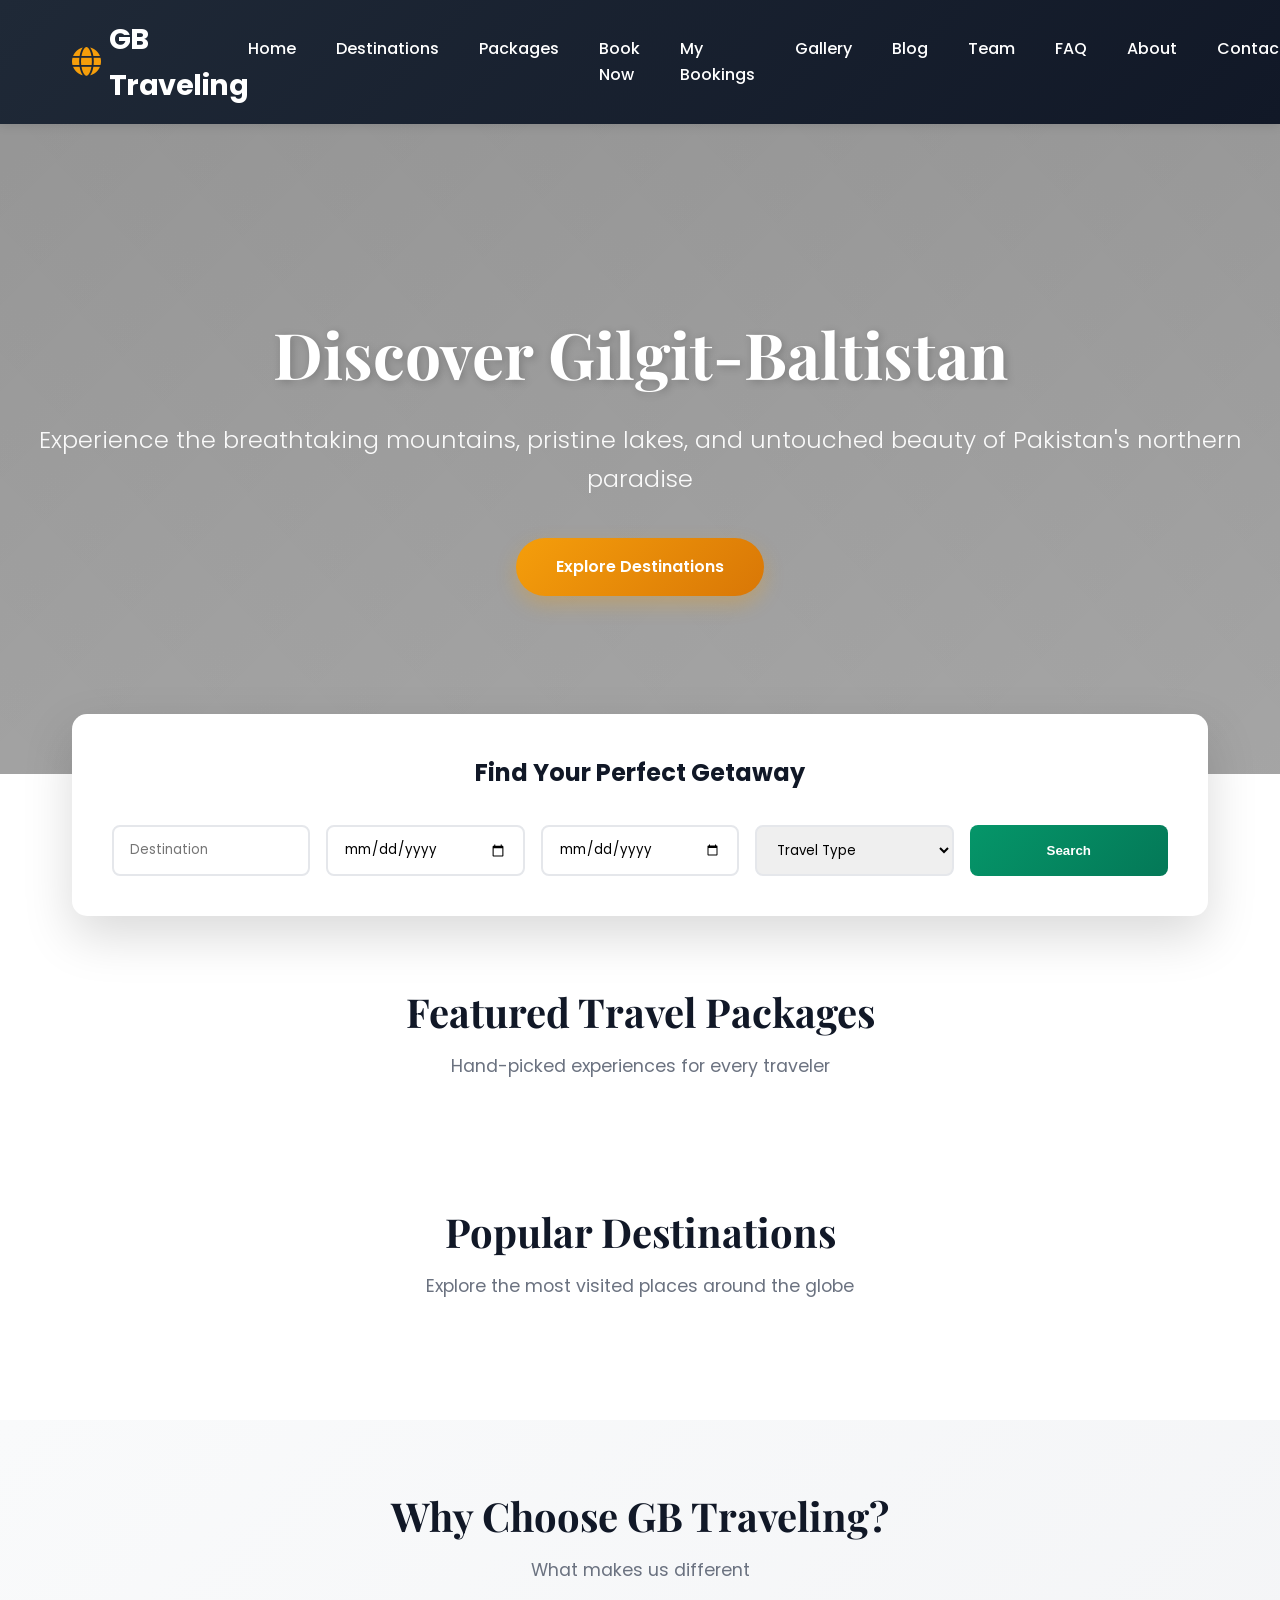
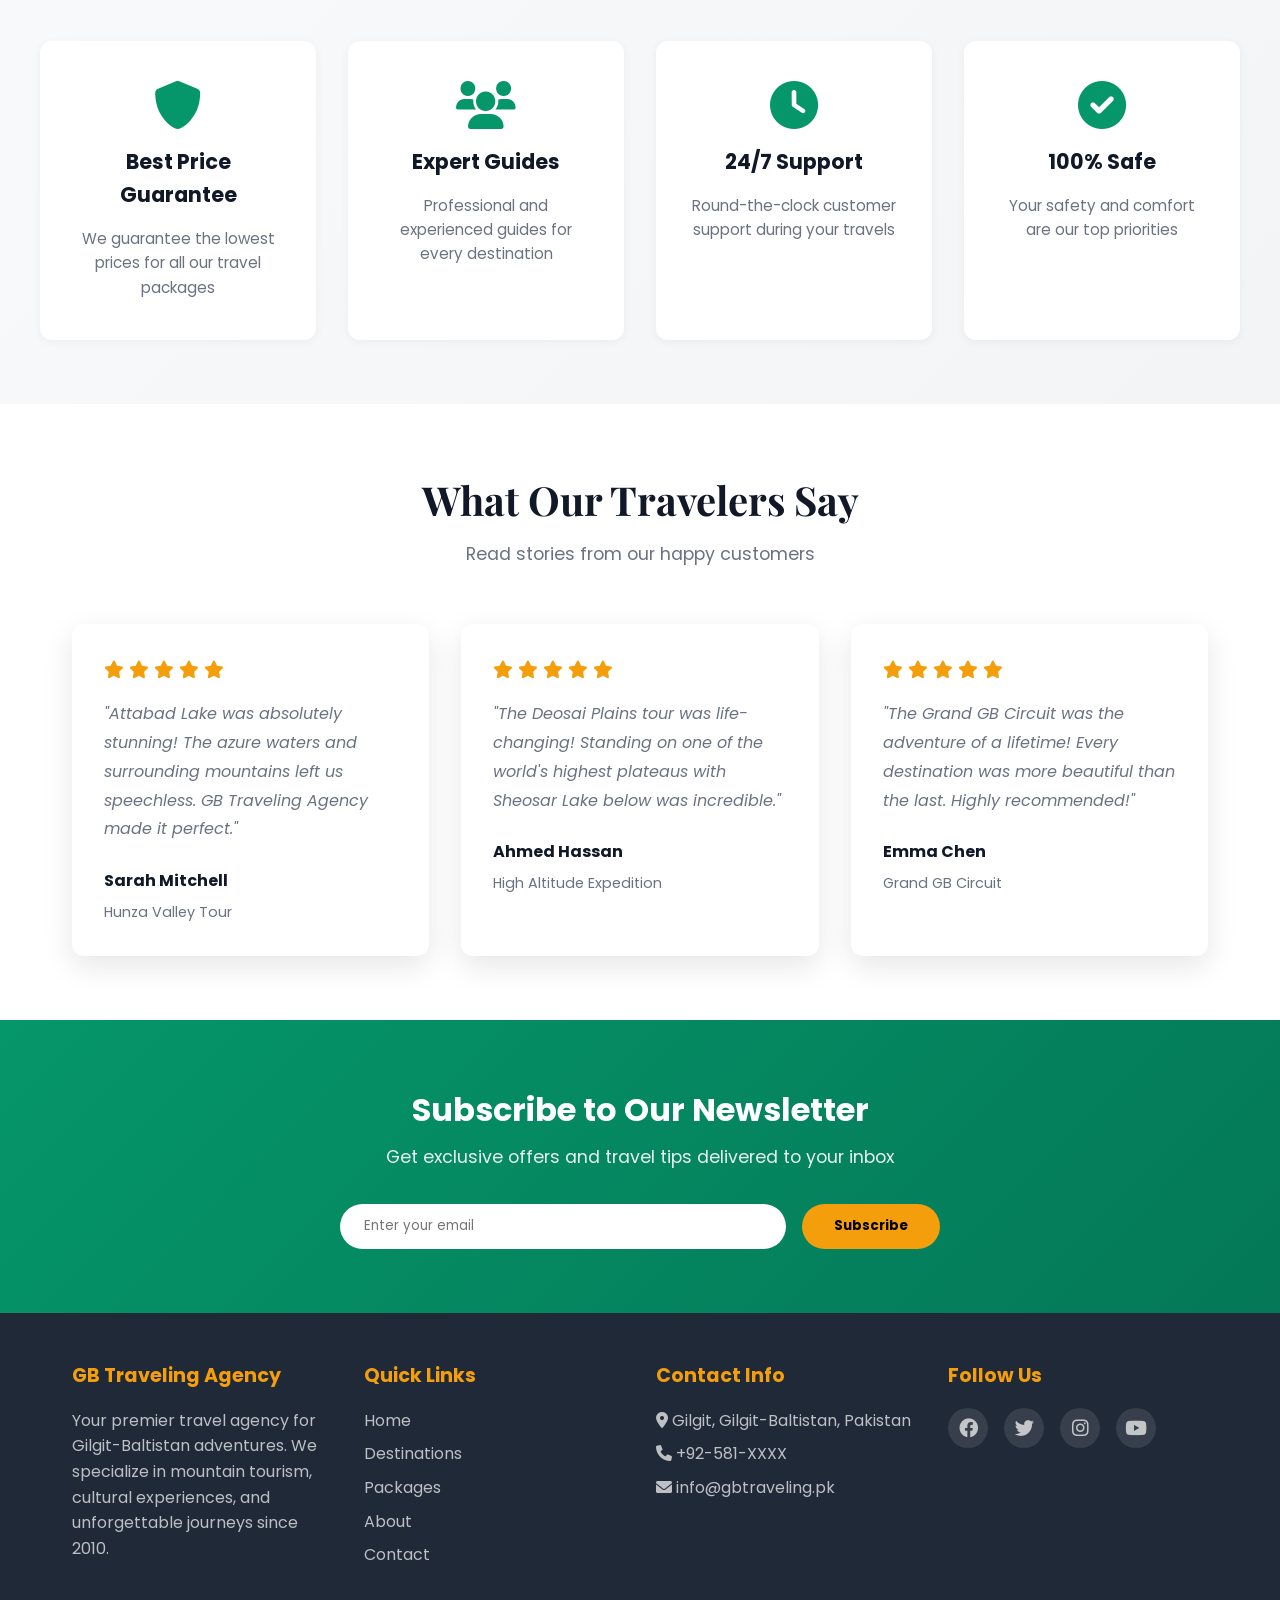
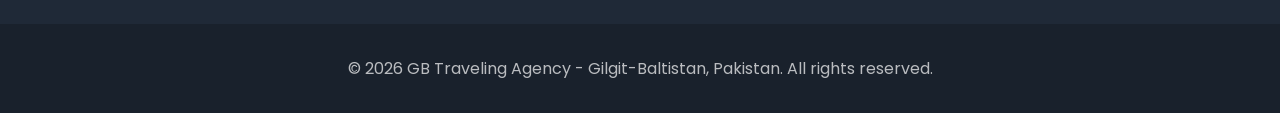
==== commit c4f672f4: "Complete GB Traveling Agency website: Remove blue color scheme, add emerald green colors, enhance al" ====
--- a/index.html
+++ b/index.html
@@ -21,6 +21,10 @@
                 <li><a href="packages.html">Packages</a></li>
                 <li><a href="booking.html" class="nav-booking">Book Now</a></li>
                 <li><a href="my-bookings.html">My Bookings</a></li>
+                <li><a href="gallery.html">Gallery</a></li>
+                <li><a href="blog.html">Blog</a></li>
+                <li><a href="team.html">Team</a></li>
+                <li><a href="faq.html">FAQ</a></li>
                 <li><a href="about.html">About</a></li>
                 <li><a href="contact.html">Contact</a></li>
             </ul>
--- a/assets/css/style.css
+++ b/assets/css/style.css
@@ -6,8 +6,8 @@
 }
 
 :root {
-    --primary-color: #2563eb;
-    --secondary-color: #1e40af;
+    --primary-color: #059669;
+    --secondary-color: #047857;
     --accent-color: #f59e0b;
     --dark-bg: #1f2937;
     --light-bg: #f9fafb;
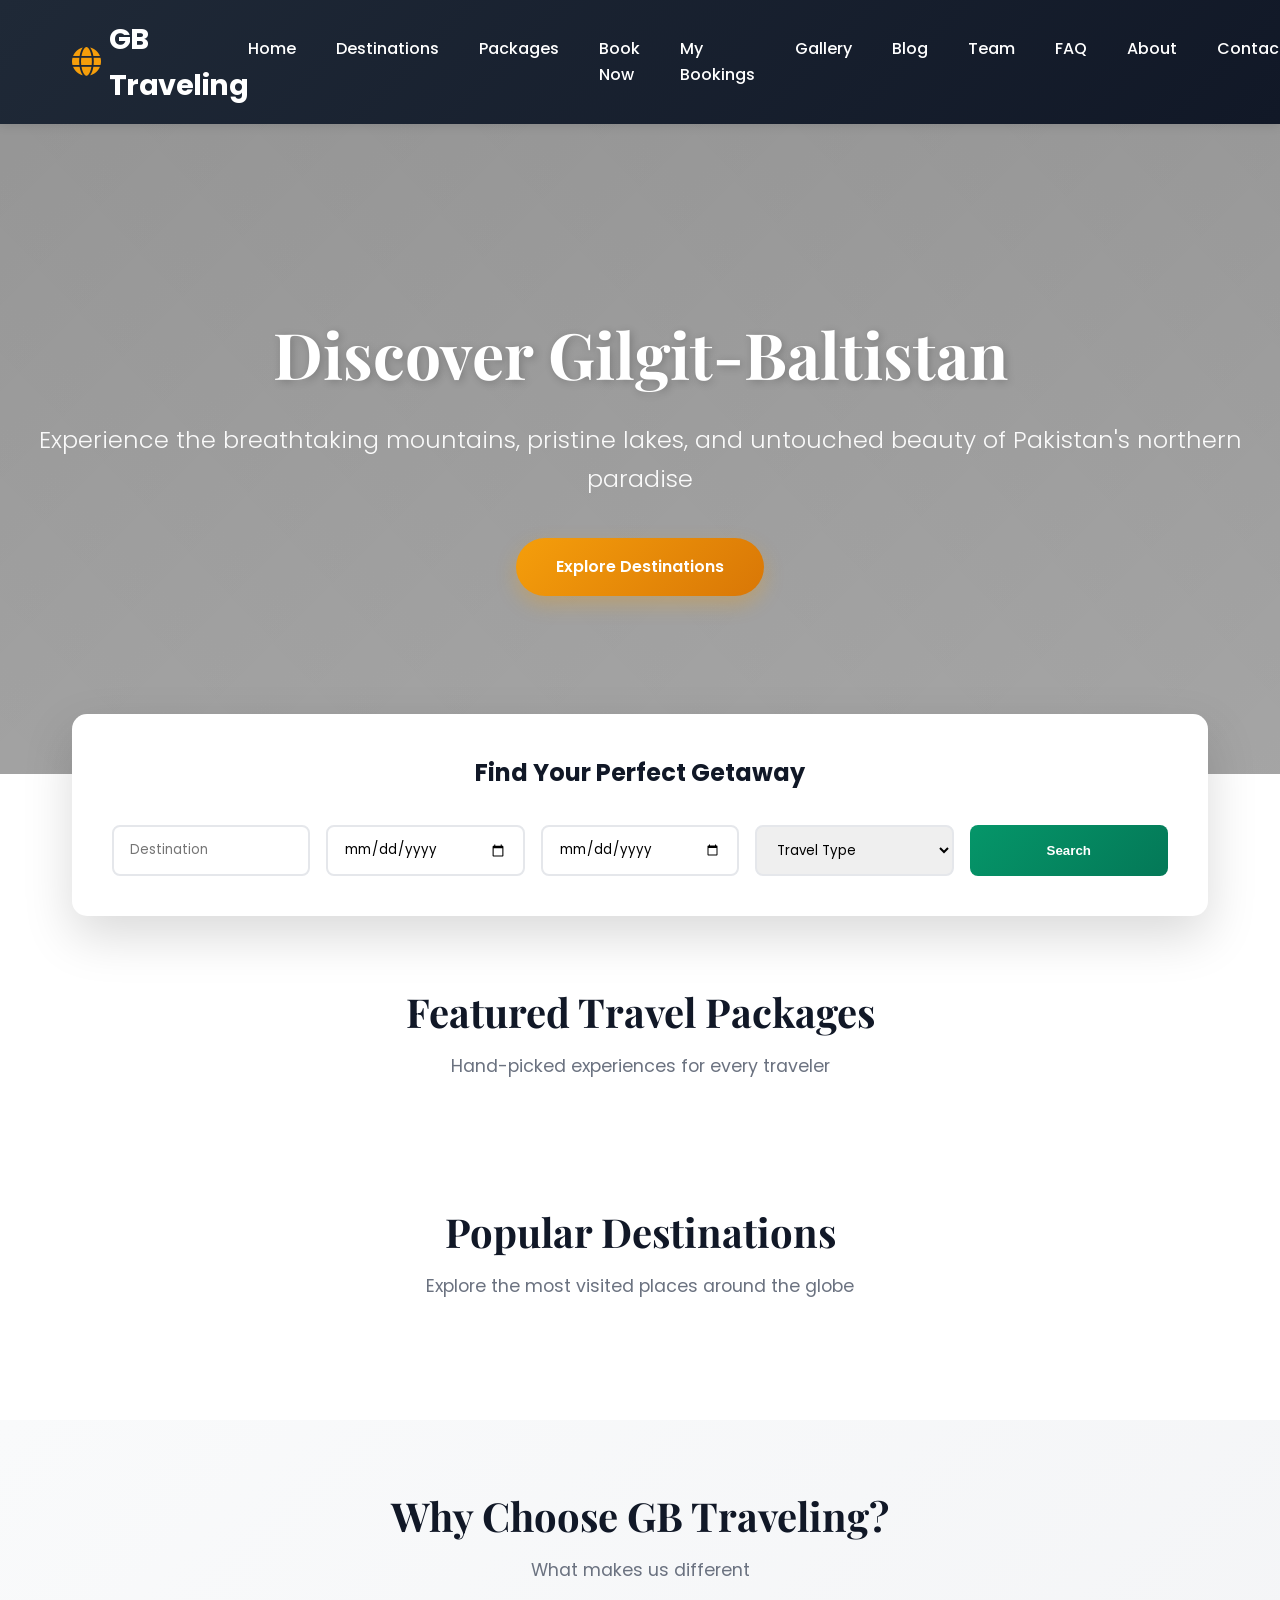
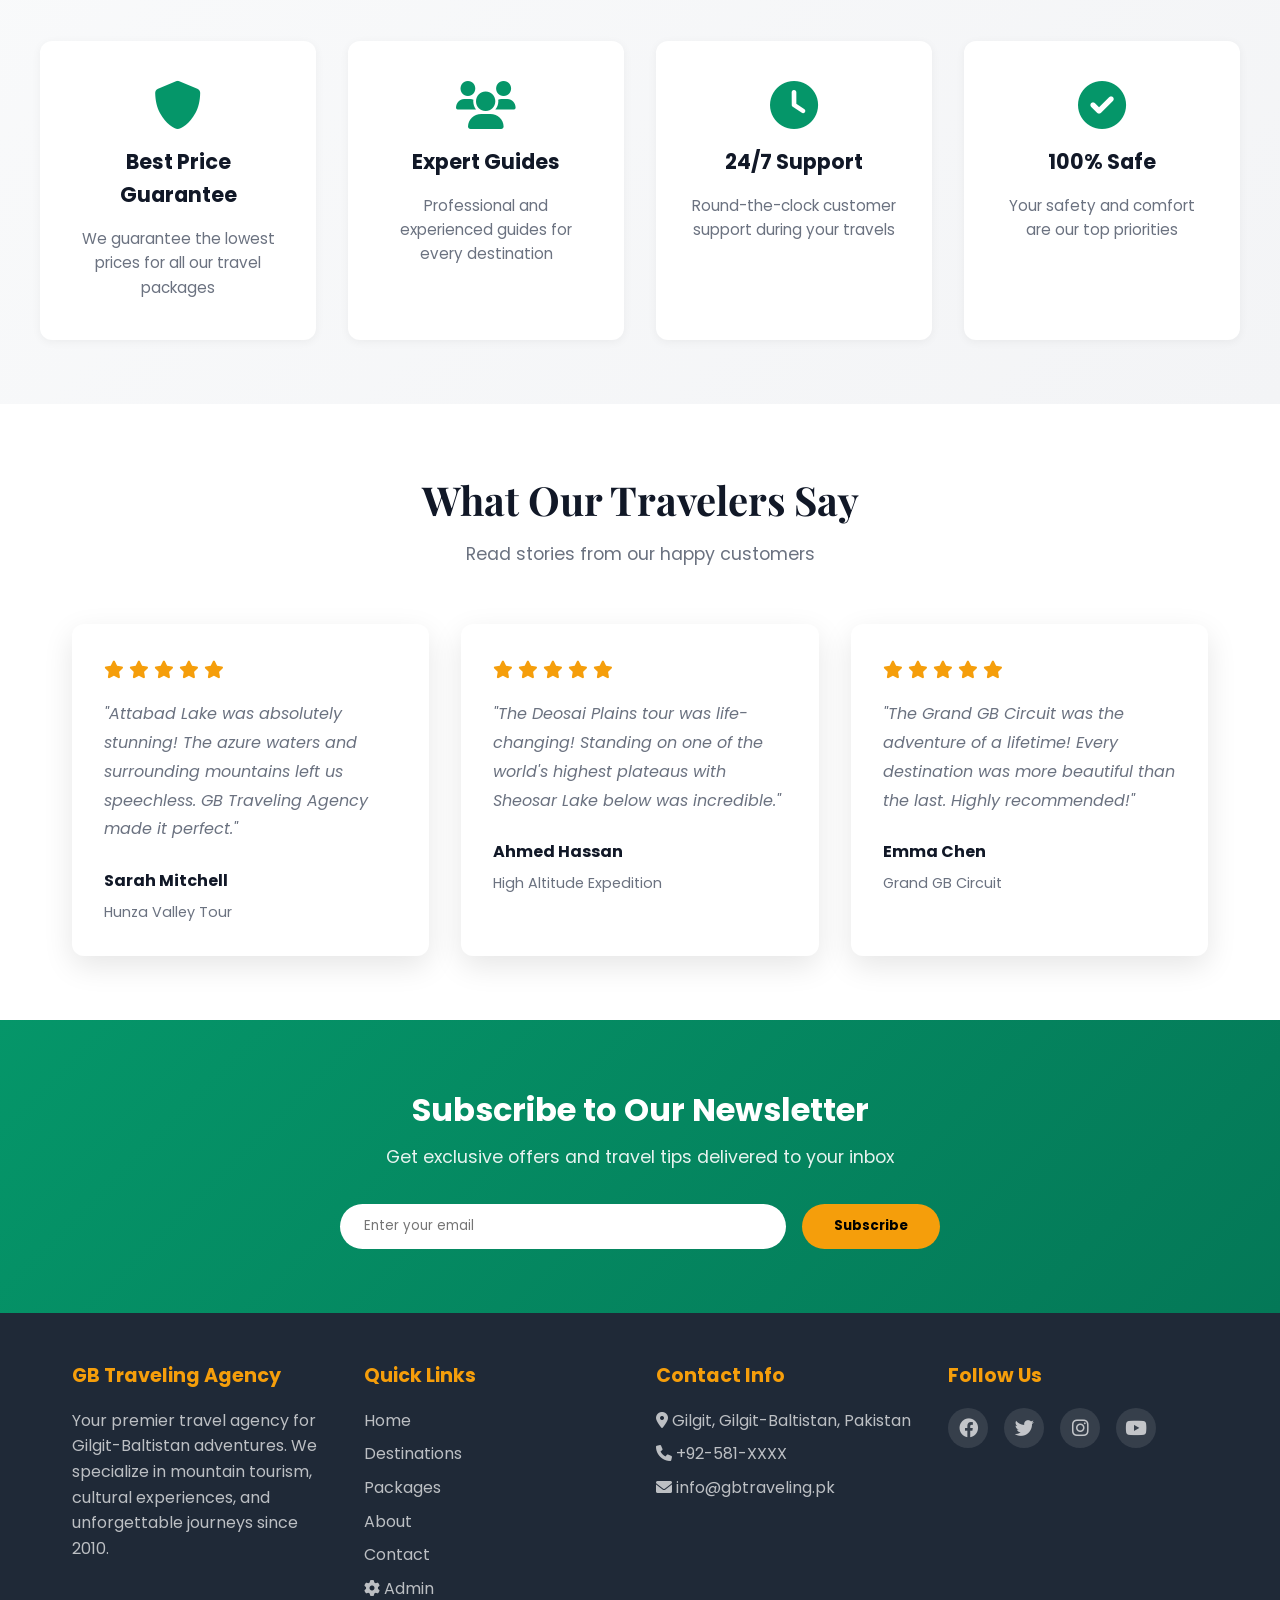
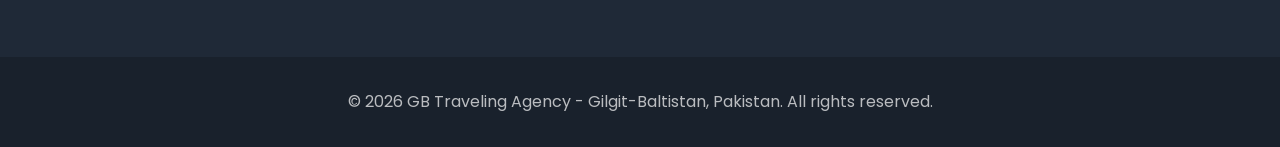
==== commit ee62b015: "Add admin panel, filters, and form improvements - Admin panel with CRUD for destinations, packages, " ====
--- a/index.html
+++ b/index.html
@@ -192,7 +192,8 @@
                     <li><a href="destinations.html">Destinations</a></li>
                     <li><a href="packages.html">Packages</a></li>
                     <li><a href="about.html">About</a></li>
-                    <li><a href="contact.html">Contact</a></li>
+<li><a href="contact.html">Contact</a></li>
+                <li><a href="admin.html" target="_blank"><i class="fas fa-cog"></i> Admin</a></li>
                 </ul>
             </div>
             <div class="footer-section">
--- a/assets/css/style.css
+++ b/assets/css/style.css
@@ -367,7 +367,32 @@
 
 .package-btn:hover {
     transform: translateY(-2px);
-    box-shadow: 0 5px 15px rgba(37, 99, 235, 0.3);
+    box-shadow: 0 5px 15px rgba(5, 150, 105, 0.3);
+}
+
+.package-locations {
+    display: flex;
+    flex-wrap: wrap;
+    gap: 0.5rem;
+    margin: 1rem 0;
+    padding: 0.75rem 0;
+    border-top: 1px solid #f0f0f0;
+    border-bottom: 1px solid #f0f0f0;
+}
+
+.location-tag {
+    display: inline-block;
+    background: linear-gradient(135deg, rgba(5, 150, 105, 0.1) 0%, rgba(4, 120, 87, 0.1) 100%);
+    color: var(--primary-color);
+    padding: 0.4rem 0.8rem;
+    border-radius: 15px;
+    font-size: 0.8rem;
+    font-weight: 600;
+    border: 1px solid rgba(5, 150, 105, 0.2);
+}
+
+.location-tag i {
+    margin-right: 0.3rem;
 }
 
 /* ==================== Destinations Section ==================== */
